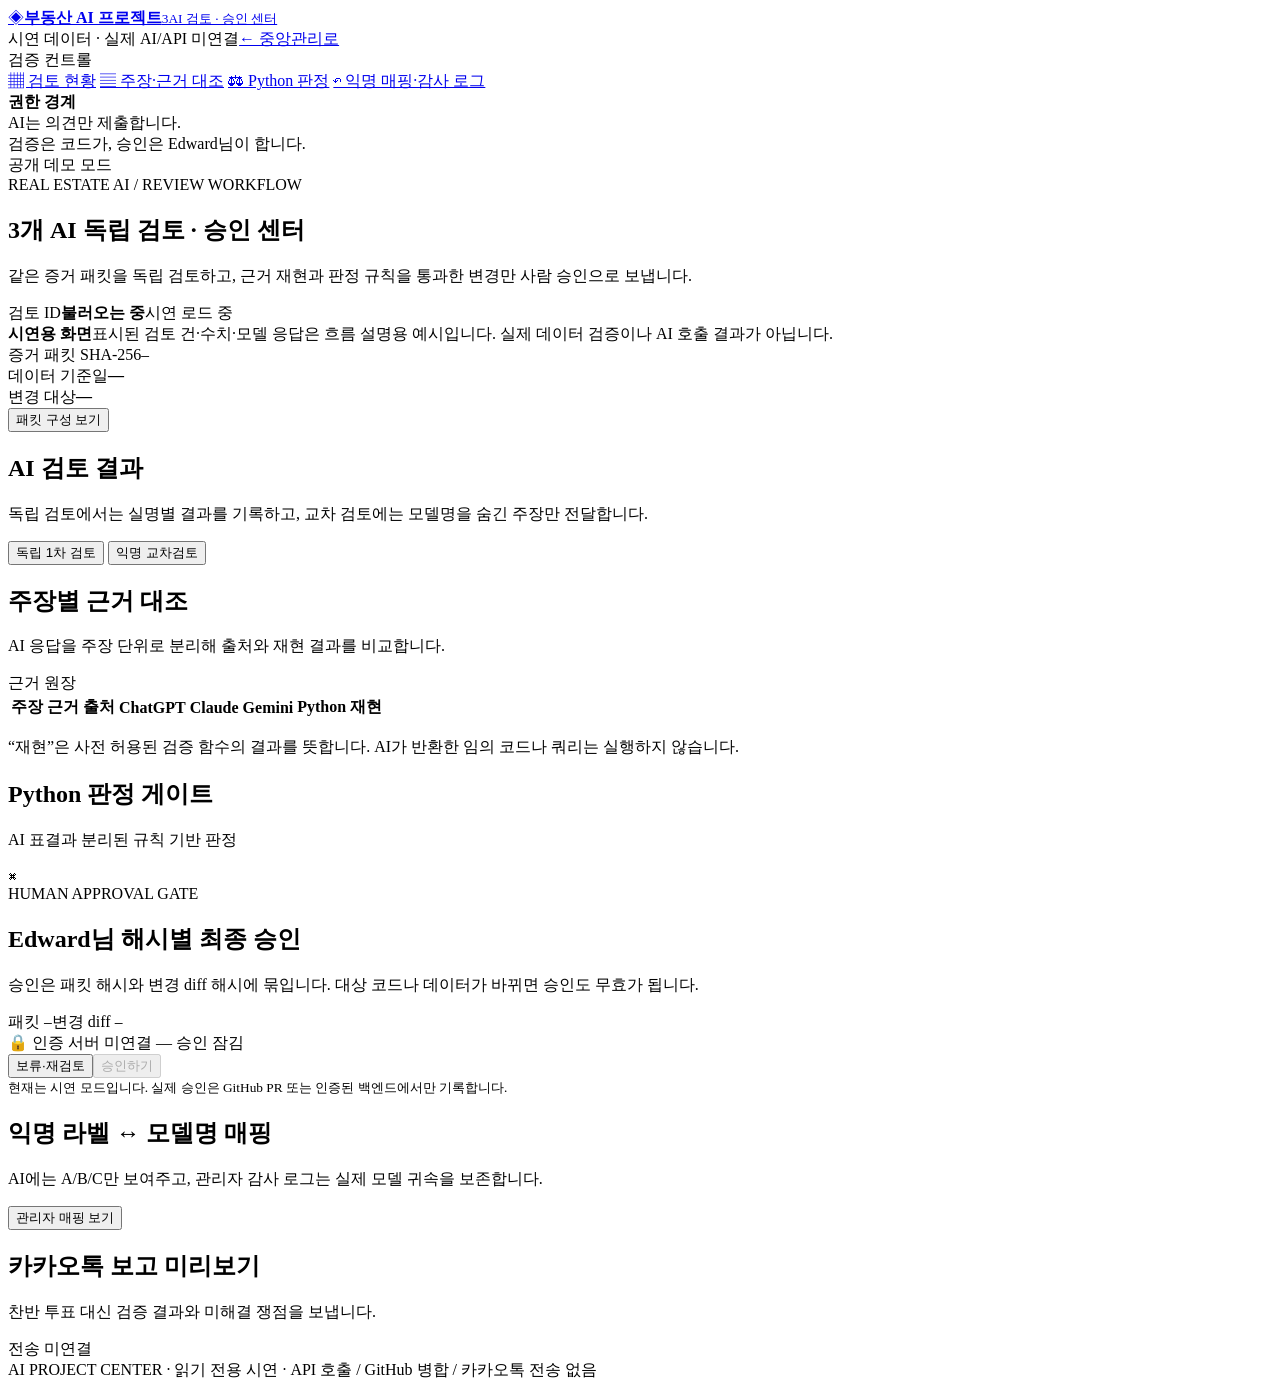
==== ai-review.html @ 52289b3d "feat: add 3-AI review center ai-review.html" ====
<!doctype html>
<html lang="ko">
<head>
  <meta charset="utf-8"/>
  <meta name="viewport" content="width=device-width,initial-scale=1"/>
  <meta name="theme-color" content="#122c53"/>
  <meta name="description" content="부동산 AI 프로젝트의 3개 모델 독립 검토 및 승인 게이트 시연 화면"/>
  <title>3AI 검토·승인 센터 | 부동산 AI 프로젝트</title>
  <link rel="stylesheet" href="assets/ai-review.css"/>
  <script defer src="assets/ai-review.js"></script>
</head>
<body>
  <header class="topbar">
    <a class="brand" href="index.html"><span class="brand-mark">◈</span><span><strong>부동산 AI 프로젝트</strong><small>3AI 검토 · 승인 센터</small></span></a>
    <div class="topbar-right"><span class="demo-tag">시연 데이터 · 실제 AI/API 미연결</span><a class="back-link" href="index.html">← 중앙관리로</a></div>
  </header>
  <div class="shell">
    <aside class="sidebar">
      <div class="side-heading">검증 컨트롤</div>
      <a class="side-link active" href="#overview">▦ 검토 현황</a>
      <a class="side-link" href="#evidence">▤ 주장·근거 대조</a>
      <a class="side-link" href="#decision">⚖ Python 판정</a>
      <a class="side-link" href="#audit">↶ 익명 매핑·감사 로그</a>
      <div class="side-note"><b>권한 경계</b><br/>AI는 의견만 제출합니다.<br/>검증은 코드가, 승인은 Edward님이 합니다.</div>
      <div class="sidebar-bottom"><span class="status-dot"></span> 공개 데모 모드</div>
    </aside>
    <main id="overview">
      <section class="page-head">
        <div><div class="eyebrow">REAL ESTATE AI / REVIEW WORKFLOW</div><h1>3개 AI 독립 검토 · 승인 센터</h1><p>같은 증거 패킷을 독립 검토하고, 근거 재현과 판정 규칙을 통과한 변경만 사람 승인으로 보냅니다.</p></div>
        <div class="review-id"><span>검토 ID</span><b id="review-id">불러오는 중</b><span class="state-badge hold" id="review-status">시연 로드 중</span></div>
      </section>
      <div class="demo-banner"><b>시연용 화면</b><span>표시된 검토 건·수치·모델 응답은 흐름 설명용 예시입니다. 실제 데이터 검증이나 AI 호출 결과가 아닙니다.</span></div>
      <section class="packet-bar" aria-label="증거 패킷 정보">
        <div><span class="label">증거 패킷 SHA-256</span><code id="packet-hash">—</code></div>
        <div><span class="label">데이터 기준일</span><b id="as-of">—</b></div>
        <div><span class="label">변경 대상</span><b id="change-target">—</b></div>
        <button class="button secondary" id="packet-button" type="button">패킷 구성 보기</button>
      </section>
      <section class="steps" aria-label="검토 진행 단계" id="steps"></section>
      <section class="summary-grid" id="summary-cards"></section>
      <section class="review-switch panel">
        <div><h2>AI 검토 결과</h2><p>독립 검토에서는 실명별 결과를 기록하고, 교차 검토에는 모델명을 숨긴 주장만 전달합니다.</p></div>
        <div class="tab-list" role="tablist" aria-label="검토 단계">
          <button class="tab active" role="tab" aria-selected="true" data-tab="independent">독립 1차 검토</button>
          <button class="tab" role="tab" aria-selected="false" data-tab="cross">익명 교차검토</button>
        </div>
      </section>
      <section class="model-grid" id="model-grid"></section>
      <section class="content-grid" id="evidence">
        <div class="panel evidence-panel">
          <div class="panel-title"><div><h2>주장별 근거 대조</h2><p>AI 응답을 주장 단위로 분리해 출처와 재현 결과를 비교합니다.</p></div><span class="small-tag">근거 원장</span></div>
          <div class="table-scroll"><table><thead><tr><th>주장</th><th>근거 출처</th><th>ChatGPT</th><th>Claude</th><th>Gemini</th><th>Python 재현</th></tr></thead><tbody id="claims-body"></tbody></table></div>
          <p class="table-foot">“재현”은 사전 허용된 검증 함수의 결과를 뜻합니다. AI가 반환한 임의 코드나 쿼리는 실행하지 않습니다.</p>
        </div>
        <aside class="panel gate-panel" id="decision">
          <div class="panel-title"><div><h2>Python 판정 게이트</h2><p>AI 표결과 분리된 규칙 기반 판정</p></div><span class="gate-icon">⌘</span></div>
          <div id="gates"></div>
          <div class="decision-callout" id="decision-callout"></div>
        </aside>
      </section>
      <section class="panel approval-panel">
        <div class="approval-copy"><div class="eyebrow">HUMAN APPROVAL GATE</div><h2>Edward님 해시별 최종 승인</h2><p>승인은 패킷 해시와 변경 diff 해시에 묶입니다. 대상 코드나 데이터가 바뀌면 승인도 무효가 됩니다.</p><div class="hash-pair"><span>패킷 <code id="approval-packet-hash">—</code></span><span>변경 diff <code id="diff-hash">—</code></span></div></div>
        <div class="approval-actions"><span class="approval-lock" id="approval-lock">🔒 인증 서버 미연결 — 승인 잠김</span><div><button class="button secondary" id="hold-button" type="button">보류·재검토</button><button class="button approve" id="approve-button" type="button" disabled>승인하기</button></div><small>현재는 시연 모드입니다. 실제 승인은 GitHub PR 또는 인증된 백엔드에서만 기록합니다.</small></div>
      </section>
      <section class="bottom-grid">
        <div class="panel" id="audit"><div class="panel-title"><div><h2>익명 라벨 ↔ 모델명 매핑</h2><p>AI에는 A/B/C만 보여주고, 관리자 감사 로그는 실제 모델 귀속을 보존합니다.</p></div><button class="text-button" id="mapping-toggle" type="button" aria-expanded="false">관리자 매핑 보기</button></div><div id="mapping-body" hidden></div></div>
        <div class="panel kakao-panel"><div class="panel-title"><div><h2>카카오톡 보고 미리보기</h2><p>찬반 투표 대신 검증 결과와 미해결 쟁점을 보냅니다.</p></div><span class="small-tag">전송 미연결</span></div><div id="kakao-preview"></div></div>
      </section>
      <footer>AI PROJECT CENTER · 읽기 전용 시연 · API 호출 / GitHub 병합 / 카카오톡 전송 없음</footer>
    </main>
  </div>
  <dialog id="info-dialog"><form method="dialog"><header><h2 id="dialog-title">상세 정보</h2><button class="icon-close" aria-label="닫기">×</button></header><div id="dialog-content"></div><button class="button secondary dialog-close">닫기</button></form></dialog>
</body>
</html>
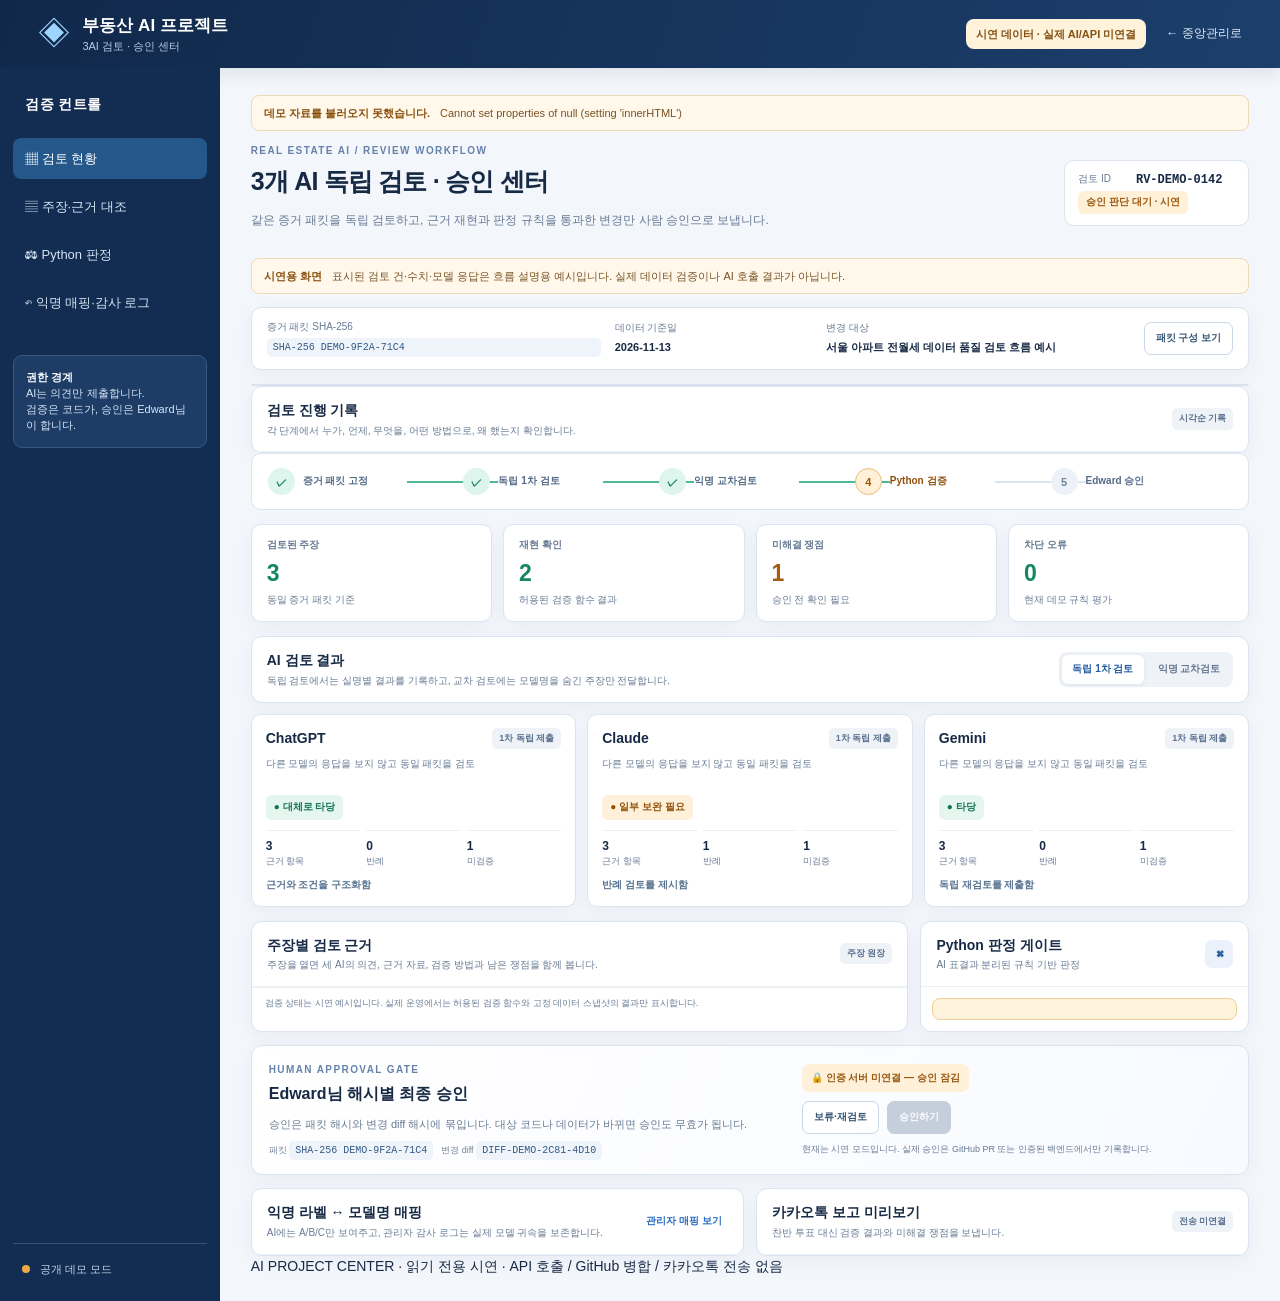
==== commit d72ee44f: "Make review decisions and evidence easier to follow" ====
--- a/ai-review.html
+++ b/ai-review.html
@@ -36,6 +36,11 @@
         <div><span class="label">변경 대상</span><b id="change-target">—</b></div>
         <button class="button secondary" id="packet-button" type="button">패킷 구성 보기</button>
       </section>
+      <section class="decision-summary panel" id="decision-summary" aria-live="polite"></section>
+      <section class="panel event-panel" id="activity">
+        <div class="panel-title"><div><h2>검토 진행 기록</h2><p>각 단계에서 누가, 언제, 무엇을, 어떤 방법으로, 왜 했는지 확인합니다.</p></div><span class="small-tag">시각순 기록</span></div>
+        <div id="event-timeline" class="event-timeline"></div>
+      </section>
       <section class="steps" aria-label="검토 진행 단계" id="steps"></section>
       <section class="summary-grid" id="summary-cards"></section>
       <section class="review-switch panel">
@@ -48,9 +53,9 @@
       <section class="model-grid" id="model-grid"></section>
       <section class="content-grid" id="evidence">
         <div class="panel evidence-panel">
-          <div class="panel-title"><div><h2>주장별 근거 대조</h2><p>AI 응답을 주장 단위로 분리해 출처와 재현 결과를 비교합니다.</p></div><span class="small-tag">근거 원장</span></div>
-          <div class="table-scroll"><table><thead><tr><th>주장</th><th>근거 출처</th><th>ChatGPT</th><th>Claude</th><th>Gemini</th><th>Python 재현</th></tr></thead><tbody id="claims-body"></tbody></table></div>
-          <p class="table-foot">“재현”은 사전 허용된 검증 함수의 결과를 뜻합니다. AI가 반환한 임의 코드나 쿼리는 실행하지 않습니다.</p>
+          <div class="panel-title"><div><h2>주장별 검토 근거</h2><p>주장을 열면 세 AI의 의견, 근거 자료, 검증 방법과 남은 쟁점을 함께 봅니다.</p></div><span class="small-tag">주장 원장</span></div>
+          <div id="claim-cards" class="claim-cards"></div>
+          <p class="table-foot">검증 상태는 시연 예시입니다. 실제 운영에서는 허용된 검증 함수와 고정 데이터 스냅샷의 결과만 표시합니다.</p>
         </div>
         <aside class="panel gate-panel" id="decision">
           <div class="panel-title"><div><h2>Python 판정 게이트</h2><p>AI 표결과 분리된 규칙 기반 판정</p></div><span class="gate-icon">⌘</span></div>
--- a/assets/ai-review.css
+++ b/assets/ai-review.css
@@ -0,0 +1 @@
+:root{--navy:#132d52;--ink:#172a45;--muted:#677a94;--line:#dbe4ef;--bg:#f3f6fb;--blue:#236dce;--green:#148663;--amber:#a55b10;--red:#bd3e47;--shadow:0 5px 20px #19375b0b}*{box-sizing:border-box}body{margin:0;background:var(--bg);font:14px/1.48 ui-sans-serif,-apple-system,BlinkMacSystemFont,"Malgun Gothic","Apple SD Gothic Neo",Arial,sans-serif;color:var(--ink)}button,a{font:inherit}button{cursor:pointer}a{color:inherit;text-decoration:none}.topbar{height:68px;background:linear-gradient(110deg,#10284a,#1c3f6c);color:white;display:flex;align-items:center;justify-content:space-between;padding:0 clamp(16px,3vw,40px);box-shadow:0 4px 18px #0d24401c}.brand{display:flex;align-items:center;gap:12px}.brand-mark{font-size:32px;color:#9ed5ff}.brand strong,.brand small{display:block}.brand strong{font-size:17px}.brand small{color:#b8cee7;font-size:11px}.topbar-right{display:flex;align-items:center;gap:20px}.demo-tag{font-size:11px;background:#fff2da;color:#815014;padding:7px 10px;border-radius:8px;font-weight:800}.back-link{font-size:12px;color:#e1edfa}.shell{display:grid;grid-template-columns:220px minmax(0,1fr);max-width:1700px;margin:auto;min-height:calc(100vh - 68px)}.sidebar{background:var(--navy);color:#ecf4ff;padding:24px 13px;display:flex;flex-direction:column;gap:7px}.side-heading{font-weight:900;letter-spacing:.5px;padding:2px 12px 16px;color:#fff}.side-link{padding:11px 12px;border-radius:8px;color:#d5e2f3;font-size:13px}.side-link:hover,.side-link.active{background:#24578a;color:white}.side-note{margin-top:24px;padding:13px 12px;background:#1d3c66;border:1px solid #365980;border-radius:9px;font-size:11px;color:#d6e5f7}.side-note b{color:white}.sidebar-bottom{margin-top:auto;border-top:1px solid #355071;padding:17px 9px 0;font-size:11px;color:#c0d2e7}.status-dot{width:8px;height:8px;background:#f0aa45;border-radius:50%;display:inline-block;margin-right:7px}main{padding:27px clamp(16px,2.4vw,34px) 25px;min-width:0}.page-head{display:flex;justify-content:space-between;align-items:center;gap:20px;margin-bottom:16px}.eyebrow{font-size:10px;letter-spacing:1.4px;font-weight:900;color:#6682aa}.page-head h1{font-size:25px;letter-spacing:-.8px;margin:4px 0}.page-head p{color:var(--muted);font-size:12px}.review-id{display:grid;grid-template-columns:auto auto;align-items:center;gap:4px 12px;background:white;border:1px solid var(--line);border-radius:10px;padding:11px 13px;min-width:185px}.review-id>span:first-child{color:var(--muted);font-size:10px}.review-id b{font:700 12px ui-monospace,monospace}.state-badge{grid-column:1/-1;justify-self:start;padding:4px 8px;border-radius:6px;font-size:10px;font-weight:850}.state-badge.hold{background:#fff0d8;color:#99560e}.demo-banner{display:flex;gap:10px;align-items:center;background:#fff8eb;border:1px solid #eed9b7;border-radius:8px;padding:9px 12px;font-size:11px;color:#785324;margin-bottom:13px}.demo-banner b{color:#8a4f0b;white-space:nowrap}.packet-bar{background:white;border:1px solid var(--line);border-radius:10px;padding:12px 15px;display:grid;grid-template-columns:1.1fr .65fr 1fr auto;align-items:center;gap:14px;box-shadow:var(--shadow);margin-bottom:14px}.packet-bar>div{min-width:0;display:grid;gap:3px}.label{font-size:10px;color:var(--muted)}.packet-bar b,.packet-bar code{font-size:11px;overflow:hidden;text-overflow:ellipsis;white-space:nowrap}.packet-bar code,.hash-pair code{font:10px ui-monospace,monospace;color:#315985;background:#eff4fb;padding:4px 6px;border-radius:5px}.steps{display:grid;grid-template-columns:repeat(5,1fr);background:white;border:1px solid var(--line);border-radius:10px;padding:14px 9px;margin-bottom:14px}.step{display:flex;align-items:center;gap:8px;position:relative;padding:0 7px}.step:not(:last-child):after{content:"";position:absolute;height:2px;background:#dce5ef;left:75%;right:-25%;top:13px}.step.done:not(:last-child):after{background:#50b897}.step-num{z-index:1;width:27px;height:27px;border-radius:50%;display:grid;place-items:center;background:#edf2f8;color:#70839b;font-size:11px;font-weight:900;flex:none}.step.done .step-num{background:#ddf5ec;color:#147d60}.step.current .step-num{background:#fff0d7;color:#99560e;border:1px solid #e6bd7b}.step-label{font-size:10px;font-weight:800;color:#536a86;z-index:1;background:white;padding-right:3px}.step.current .step-label{color:#904f0b}.summary-grid{display:grid;grid-template-columns:repeat(4,minmax(0,1fr));gap:11px;margin-bottom:14px}.summary-card{background:white;border:1px solid var(--line);border-radius:10px;padding:13px 15px;box-shadow:var(--shadow)}.summary-label{font-size:10px;color:var(--muted);font-weight:750}.summary-value{font-size:23px;font-weight:900;letter-spacing:-.5px;margin:3px 0}.summary-help{font-size:10px;color:var(--muted)}.summary-card.good .summary-value{color:var(--green)}.summary-card.warn .summary-value{color:var(--amber)}.summary-card.bad .summary-value{color:var(--red)}.panel{background:white;border:1px solid var(--line);border-radius:11px;box-shadow:var(--shadow);min-width:0}.review-switch{display:flex;justify-content:space-between;align-items:center;padding:13px 15px;margin-bottom:11px;gap:16px}.review-switch h2,.panel-title h2{font-size:14px;margin:0 0 3px}.review-switch p,.panel-title p{font-size:10px;color:var(--muted);margin:0}.tab-list{display:flex;gap:4px;padding:3px;background:#eff3f8;border-radius:8px;flex:none}.tab{border:0;background:transparent;border-radius:6px;padding:7px 10px;font-size:10px;font-weight:800;color:#657791}.tab.active{background:white;color:#225b9f;box-shadow:0 1px 4px #1b345215}.model-grid{display:grid;grid-template-columns:repeat(3,minmax(0,1fr));gap:11px;margin-bottom:14px}.model-card{border:1px solid var(--line);background:white;border-radius:10px;padding:13px 14px;box-shadow:var(--shadow)}.model-top{display:flex;justify-content:space-between;align-items:center;gap:8px}.model-name{font-size:14px;font-weight:900}.reviewer-tag,.small-tag{font-size:9px;color:#5a708f;background:#eff3f8;border-radius:5px;padding:4px 7px;font-weight:800}.model-description{font-size:10px;color:var(--muted);margin:8px 0 10px;min-height:28px}.model-verdict{display:inline-flex;align-items:center;gap:5px;padding:5px 8px;border-radius:6px;font-size:10px;font-weight:850}.model-verdict.ok{background:#e5f6ef;color:#127555}.model-verdict.conditional{background:#fff1d9;color:#92520b}.model-verdict.no{background:#ffeaeb;color:#ae3d47}.model-stats{display:grid;grid-template-columns:repeat(3,1fr);gap:6px;margin-top:10px}.model-stats div{border-top:1px solid #edf1f6;padding-top:7px}.model-stats b{display:block;font-size:12px}.model-stats span{display:block;font-size:9px;color:var(--muted)}.model-status{margin-top:9px;font-size:10px;font-weight:800;color:#56728f}.content-grid{display:grid;grid-template-columns:minmax(0,1.8fr) minmax(260px,.9fr);gap:12px;margin-bottom:13px}.panel-title{display:flex;justify-content:space-between;align-items:center;gap:12px;padding:13px 15px;border-bottom:1px solid #edf1f6}.table-scroll{overflow:auto}table{border-collapse:collapse;width:100%;min-width:670px;font-size:10px}th{text-align:left;color:#677a94;background:#f3f6fa;padding:9px 10px;white-space:nowrap}td{padding:10px;border-bottom:1px solid #edf1f6;vertical-align:middle}tbody tr:last-child td{border:0}.claim-name{font-weight:800;max-width:190px}.source-ref{color:#47709d}.result-chip{display:inline-block;border-radius:5px;padding:4px 6px;font-size:9px;font-weight:850;white-space:nowrap}.result-chip.pass{background:#e4f6ee;color:#137554}.result-chip.warn{background:#fff0d7;color:#92510c}.result-chip.fail{background:#ffeaeb;color:#b43b45}.result-chip.na{background:#eef1f5;color:#6c7a8c}.table-foot{padding:9px 13px;margin:0;color:var(--muted);font-size:9px;border-top:1px solid #edf1f6}.gate-icon{width:28px;height:28px;border-radius:7px;background:#eaf1fb;display:grid;place-items:center;color:#275b9d;font-weight:900}.gate-row{display:flex;align-items:center;gap:8px;padding:10px 13px;border-bottom:1px solid #edf1f6;font-size:10px}.gate-mark{width:18px;height:18px;display:grid;place-items:center;border-radius:50%;font-size:10px;font-weight:900;flex:none}.gate-row.pass .gate-mark{background:#dff3ea;color:#157858}.gate-row.warn .gate-mark{background:#fff0d8;color:#99560d}.gate-row.fail .gate-mark{background:#ffeaeb;color:#b63d46}.gate-label{flex:1}.gate-value{font-weight:850;white-space:nowrap}.decision-callout{margin:11px;background:#fff2dc;border:1px solid #efcf95;color:#81500e;border-radius:8px;padding:10px;font-size:11px;font-weight:850}.decision-callout.block{background:#ffeded;border-color:#f0c5c8;color:#a03640}.approval-panel{display:grid;grid-template-columns:1.2fr 1fr;gap:18px;padding:17px;margin-bottom:13px;background:linear-gradient(115deg,#fff,#f8faff)}.approval-copy h2{font-size:16px;margin:4px 0}.approval-copy p{font-size:11px;color:var(--muted);max-width:650px}.hash-pair{display:flex;gap:8px;flex-wrap:wrap;margin-top:11px}.hash-pair span{font-size:9px;color:#71819a}.approval-actions{display:grid;align-content:center;gap:9px}.approval-lock{font-size:10px;font-weight:850;color:#965711;background:#fff0d9;border-radius:7px;padding:7px 9px;justify-self:start}.approval-actions>div{display:flex;gap:8px}.approval-actions small{font-size:9px;color:var(--muted)}.button{border:1px solid #c9d6e6;background:white;border-radius:7px;padding:8px 11px;color:#345473;font-size:10px;font-weight:850}.button:hover:not(:disabled){border-color:#6095d5;background:#f4f8ff}.button.approve{background:#b8c5d4;color:white;border-color:#b8c5d4}.button.approve:disabled{cursor:not-allowed;opacity:.8}.button.secondary:hover{color:#205d9f}.bottom-grid{display:grid;grid-template-columns:1fr 1fr;gap:12px}.text-button{border:0;background:transparent;color:#236ac1;font-size:10px;font-weight:850}.mapping-table{padding:7px 13px 13px}.mapping-table table{min-width:0}.mapping-table td,.mapping-table th{padding:7px}.mapping-message{font-size:9px;color:#77869a;padding:0 14px 12px}.kakao-card{margin:12px;border:1px solid #e3e9f2;border-radius:9px;padding:11px;background:#f8fafc}.kakao-head{display:flex;justify-content:space-between;font-size:10px;font-weight:850}.kakao-card p{font-size:10px;margin:8px 0;color:#536882}.kakao-link{font-size:9px;color:#2369c2;font-weight:850}.footer{color:#8a98aa;border-top:1px solid var(--line);margin-top:18px;padding:14px 3px;font-size:9px}dialog{border:0;border-radius:11px;width:min(540px,92vw);padding:0;box-shadow:0 25px 90px #102a4c55}dialog::backdrop{background:#0a1e35a8}dialog form{padding:15px}dialog header{display:flex;align-items:center;justify-content:space-between;border-bottom:1px solid var(--line);margin:-15px -15px 13px;padding:13px 15px}dialog header h2{font-size:15px;margin:0}.icon-close{border:0;border-radius:6px;background:#eef2f8;font-size:18px}.dialog-close{margin-top:14px}#dialog-content{font-size:12px;color:#536882;line-height:1.6}#dialog-content ul{padding-left:18px}#dialog-content code{background:#edf2f8;padding:3px 5px;border-radius:4px}@media(max-width:1150px){.shell{grid-template-columns:180px minmax(0,1fr)}.content-grid{grid-template-columns:1fr}.gate-panel{display:grid;grid-template-columns:repeat(2,1fr);align-content:start}.gate-panel>.panel-title{grid-column:1/-1}.decision-callout{grid-column:1/-1}.gate-row{border-right:1px solid #edf1f6}.packet-bar{grid-template-columns:1fr 1fr}.packet-bar .button{justify-self:start}.steps{padding:11px 4px}.step{gap:5px}.step-label{font-size:9px}}@media(max-width:760px){.topbar{height:60px;padding:0 12px}.brand strong{font-size:13px}.brand small{font-size:9px}.demo-tag{display:none}.shell{display:block}.sidebar{position:sticky;top:0;z-index:3;display:flex;flex-direction:row;overflow:auto;padding:6px;gap:4px}.side-heading,.side-note,.sidebar-bottom{display:none}.side-link{white-space:nowrap;padding:8px 10px;font-size:10px}.side-link.active{background:#276bb5}main{padding:16px 11px}.page-head{align-items:flex-start;display:block}.page-head h1{font-size:21px}.review-id{margin-top:12px;display:inline-grid}.packet-bar{grid-template-columns:1fr 1fr}.steps{grid-template-columns:1fr;gap:0;padding:8px}.step{min-height:35px}.step:not(:last-child):after{width:2px;height:20px;left:20px;right:auto;top:24px}.step-label{font-size:10px}.summary-grid{grid-template-columns:repeat(2,1fr);gap:7px}.summary-card{padding:10px}.summary-value{font-size:19px}.review-switch{display:block}.tab-list{margin-top:11px;justify-content:stretch}.tab{flex:1}.model-grid{grid-template-columns:1fr}.model-description{min-height:0}.gate-panel{display:block}.approval-panel{grid-template-columns:1fr}.bottom-grid{grid-template-columns:1fr}.hash-pair{display:grid}.table-scroll{max-width:calc(100vw - 30px)}.demo-banner{align-items:flex-start}.back-link{font-size:10px}}
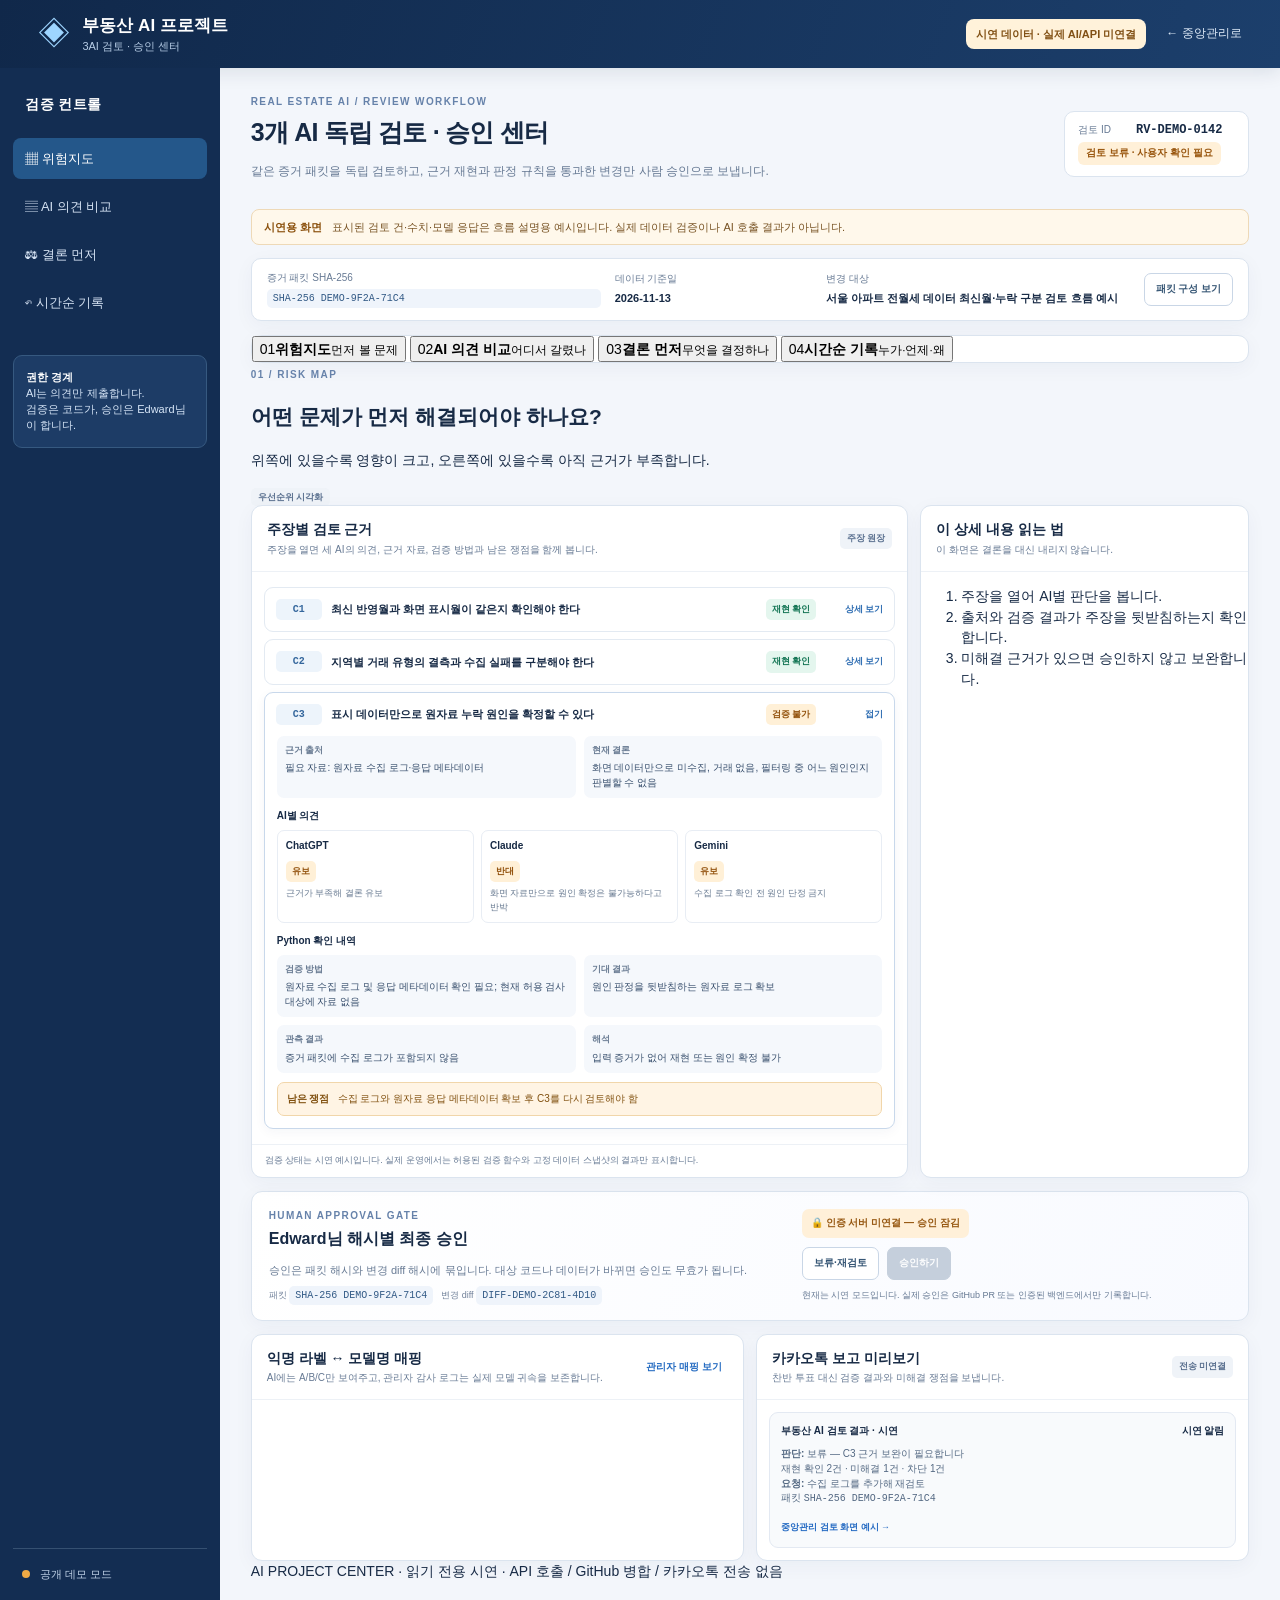
==== commit 5ad13170: "Add four visual review modes with risk map first" ====
--- a/ai-review.html
+++ b/ai-review.html
@@ -17,10 +17,10 @@
   <div class="shell">
     <aside class="sidebar">
       <div class="side-heading">검증 컨트롤</div>
-      <a class="side-link active" href="#overview">▦ 검토 현황</a>
-      <a class="side-link" href="#evidence">▤ 주장·근거 대조</a>
-      <a class="side-link" href="#decision">⚖ Python 판정</a>
-      <a class="side-link" href="#audit">↶ 익명 매핑·감사 로그</a>
+      <a class="side-link active" href="#view-risk" data-view="risk">▦ 위험지도</a>
+      <a class="side-link" href="#view-compare" data-view="compare">▤ AI 의견 비교</a>
+      <a class="side-link" href="#view-conclusion" data-view="conclusion">⚖ 결론 먼저</a>
+      <a class="side-link" href="#view-timeline" data-view="timeline">↶ 시간순 기록</a>
       <div class="side-note"><b>권한 경계</b><br/>AI는 의견만 제출합니다.<br/>검증은 코드가, 승인은 Edward님이 합니다.</div>
       <div class="sidebar-bottom"><span class="status-dot"></span> 공개 데모 모드</div>
     </aside>
@@ -36,32 +36,49 @@
         <div><span class="label">변경 대상</span><b id="change-target">—</b></div>
         <button class="button secondary" id="packet-button" type="button">패킷 구성 보기</button>
       </section>
-      <section class="decision-summary panel" id="decision-summary" aria-live="polite"></section>
-      <section class="panel event-panel" id="activity">
-        <div class="panel-title"><div><h2>검토 진행 기록</h2><p>각 단계에서 누가, 언제, 무엇을, 어떤 방법으로, 왜 했는지 확인합니다.</p></div><span class="small-tag">시각순 기록</span></div>
-        <div id="event-timeline" class="event-timeline"></div>
+      <nav class="view-tabs panel" aria-label="검토 화면 선택" role="tablist">
+        <button class="view-tab active" role="tab" aria-selected="true" data-view="risk"><span>01</span><b>위험지도</b><small>먼저 볼 문제</small></button>
+        <button class="view-tab" role="tab" aria-selected="false" data-view="compare"><span>02</span><b>AI 의견 비교</b><small>어디서 갈렸나</small></button>
+        <button class="view-tab" role="tab" aria-selected="false" data-view="conclusion"><span>03</span><b>결론 먼저</b><small>무엇을 결정하나</small></button>
+        <button class="view-tab" role="tab" aria-selected="false" data-view="timeline"><span>04</span><b>시간순 기록</b><small>누가·언제·왜</small></button>
+      </nav>
+      <section class="view-pane active" id="view-risk" role="tabpanel">
+        <div class="view-heading"><div><span class="eyebrow">01 / RISK MAP</span><h2>어떤 문제가 먼저 해결되어야 하나요?</h2><p>위쪽에 있을수록 영향이 크고, 오른쪽에 있을수록 아직 근거가 부족합니다.</p></div><span class="small-tag">우선순위 시각화</span></div>
+        <div id="risk-map" class="risk-layout"></div>
       </section>
-      <section class="steps" aria-label="검토 진행 단계" id="steps"></section>
-      <section class="summary-grid" id="summary-cards"></section>
-      <section class="review-switch panel">
-        <div><h2>AI 검토 결과</h2><p>독립 검토에서는 실명별 결과를 기록하고, 교차 검토에는 모델명을 숨긴 주장만 전달합니다.</p></div>
-        <div class="tab-list" role="tablist" aria-label="검토 단계">
-          <button class="tab active" role="tab" aria-selected="true" data-tab="independent">독립 1차 검토</button>
-          <button class="tab" role="tab" aria-selected="false" data-tab="cross">익명 교차검토</button>
-        </div>
+      <section class="view-pane" id="view-compare" role="tabpanel" hidden>
+        <div class="view-heading"><div><span class="eyebrow">02 / AI COMPARISON</span><h2>세 AI가 같은 점과 다른 점</h2><p>먼저 각 AI의 독립 의견을 보고, 익명 교차검토에서 누가 누구의 어떤 주장을 확인했는지 살펴봅니다.</p></div></div>
+        <section class="review-switch panel">
+          <div><h3>검토 방식</h3><p>교차검토에서는 모델 이름 대신 무작위 라벨을 사용합니다.</p></div>
+          <div class="tab-list" role="tablist" aria-label="AI 검토 단계">
+            <button class="tab active" role="tab" aria-selected="true" data-tab="independent">독립 검토</button>
+            <button class="tab" role="tab" aria-selected="false" data-tab="cross">익명 교차검토</button>
+          </div>
+        </section>
+        <section class="model-grid" id="model-grid"></section>
+        <div class="panel compare-claims"><div class="panel-title"><div><h3>주장별 의견 차이</h3><p>표의 주장을 누르면 아래 근거 상세에서 이유와 검증 결과를 확인할 수 있습니다.</p></div></div><div id="compare-claims"></div></div>
       </section>
-      <section class="model-grid" id="model-grid"></section>
+      <section class="view-pane" id="view-conclusion" role="tabpanel" hidden>
+        <div class="view-heading"><div><span class="eyebrow">03 / DECISION</span><h2>현재 결론과 필요한 다음 행동</h2><p>미해결 근거가 있으면 다수 의견이어도 승인을 잠급니다.</p></div></div>
+        <section class="decision-summary panel" id="decision-summary" aria-live="polite"></section>
+        <section class="steps" aria-label="검토 진행 단계" id="steps"></section>
+        <section class="summary-grid" id="summary-cards"></section>
+        <aside class="panel gate-panel conclusion-gate" id="decision">
+          <div class="panel-title"><div><h3>자동 판정 근거</h3><p>각 규칙이 통과·보류·차단된 이유를 함께 표시합니다.</p></div><span class="gate-icon">⌘</span></div>
+          <div id="gates"></div><div class="decision-callout" id="decision-callout"></div>
+        </aside>
+      </section>
+      <section class="view-pane" id="view-timeline" role="tabpanel" hidden>
+        <div class="view-heading"><div><span class="eyebrow">04 / AUDIT TRAIL</span><h2>검토가 진행된 순서</h2><p>각 기록에 담당자, 시각, 실행 방법, 이유와 결과를 표시합니다.</p></div><span class="small-tag">시각순 기록</span></div>
+        <section class="panel event-panel" id="activity"><div id="event-timeline" class="event-timeline"></div></section>
+      </section>
       <section class="content-grid" id="evidence">
         <div class="panel evidence-panel">
           <div class="panel-title"><div><h2>주장별 검토 근거</h2><p>주장을 열면 세 AI의 의견, 근거 자료, 검증 방법과 남은 쟁점을 함께 봅니다.</p></div><span class="small-tag">주장 원장</span></div>
           <div id="claim-cards" class="claim-cards"></div>
           <p class="table-foot">검증 상태는 시연 예시입니다. 실제 운영에서는 허용된 검증 함수와 고정 데이터 스냅샷의 결과만 표시합니다.</p>
         </div>
-        <aside class="panel gate-panel" id="decision">
-          <div class="panel-title"><div><h2>Python 판정 게이트</h2><p>AI 표결과 분리된 규칙 기반 판정</p></div><span class="gate-icon">⌘</span></div>
-          <div id="gates"></div>
-          <div class="decision-callout" id="decision-callout"></div>
-        </aside>
+        <aside class="panel guide-panel"><div class="panel-title"><div><h2>이 상세 내용 읽는 법</h2><p>이 화면은 결론을 대신 내리지 않습니다.</p></div></div><ol><li>주장을 열어 AI별 판단을 봅니다.</li><li>출처와 검증 결과가 주장을 뒷받침하는지 확인합니다.</li><li>미해결 근거가 있으면 승인하지 않고 보완합니다.</li></ol></aside>
       </section>
       <section class="panel approval-panel">
         <div class="approval-copy"><div class="eyebrow">HUMAN APPROVAL GATE</div><h2>Edward님 해시별 최종 승인</h2><p>승인은 패킷 해시와 변경 diff 해시에 묶입니다. 대상 코드나 데이터가 바뀌면 승인도 무효가 됩니다.</p><div class="hash-pair"><span>패킷 <code id="approval-packet-hash">—</code></span><span>변경 diff <code id="diff-hash">—</code></span></div></div>
--- a/assets/ai-review.css
+++ b/assets/ai-review.css
@@ -1 +1,8 @@
 :root{--navy:#132d52;--ink:#172a45;--muted:#677a94;--line:#dbe4ef;--bg:#f3f6fb;--blue:#236dce;--green:#148663;--amber:#a55b10;--red:#bd3e47;--shadow:0 5px 20px #19375b0b}*{box-sizing:border-box}body{margin:0;background:var(--bg);font:14px/1.48 ui-sans-serif,-apple-system,BlinkMacSystemFont,"Malgun Gothic","Apple SD Gothic Neo",Arial,sans-serif;color:var(--ink)}button,a{font:inherit}button{cursor:pointer}a{color:inherit;text-decoration:none}.topbar{height:68px;background:linear-gradient(110deg,#10284a,#1c3f6c);color:white;display:flex;align-items:center;justify-content:space-between;padding:0 clamp(16px,3vw,40px);box-shadow:0 4px 18px #0d24401c}.brand{display:flex;align-items:center;gap:12px}.brand-mark{font-size:32px;color:#9ed5ff}.brand strong,.brand small{display:block}.brand strong{font-size:17px}.brand small{color:#b8cee7;font-size:11px}.topbar-right{display:flex;align-items:center;gap:20px}.demo-tag{font-size:11px;background:#fff2da;color:#815014;padding:7px 10px;border-radius:8px;font-weight:800}.back-link{font-size:12px;color:#e1edfa}.shell{display:grid;grid-template-columns:220px minmax(0,1fr);max-width:1700px;margin:auto;min-height:calc(100vh - 68px)}.sidebar{background:var(--navy);color:#ecf4ff;padding:24px 13px;display:flex;flex-direction:column;gap:7px}.side-heading{font-weight:900;letter-spacing:.5px;padding:2px 12px 16px;color:#fff}.side-link{padding:11px 12px;border-radius:8px;color:#d5e2f3;font-size:13px}.side-link:hover,.side-link.active{background:#24578a;color:white}.side-note{margin-top:24px;padding:13px 12px;background:#1d3c66;border:1px solid #365980;border-radius:9px;font-size:11px;color:#d6e5f7}.side-note b{color:white}.sidebar-bottom{margin-top:auto;border-top:1px solid #355071;padding:17px 9px 0;font-size:11px;color:#c0d2e7}.status-dot{width:8px;height:8px;background:#f0aa45;border-radius:50%;display:inline-block;margin-right:7px}main{padding:27px clamp(16px,2.4vw,34px) 25px;min-width:0}.page-head{display:flex;justify-content:space-between;align-items:center;gap:20px;margin-bottom:16px}.eyebrow{font-size:10px;letter-spacing:1.4px;font-weight:900;color:#6682aa}.page-head h1{font-size:25px;letter-spacing:-.8px;margin:4px 0}.page-head p{color:var(--muted);font-size:12px}.review-id{display:grid;grid-template-columns:auto auto;align-items:center;gap:4px 12px;background:white;border:1px solid var(--line);border-radius:10px;padding:11px 13px;min-width:185px}.review-id>span:first-child{color:var(--muted);font-size:10px}.review-id b{font:700 12px ui-monospace,monospace}.state-badge{grid-column:1/-1;justify-self:start;padding:4px 8px;border-radius:6px;font-size:10px;font-weight:850}.state-badge.hold{background:#fff0d8;color:#99560e}.demo-banner{display:flex;gap:10px;align-items:center;background:#fff8eb;border:1px solid #eed9b7;border-radius:8px;padding:9px 12px;font-size:11px;color:#785324;margin-bottom:13px}.demo-banner b{color:#8a4f0b;white-space:nowrap}.packet-bar{background:white;border:1px solid var(--line);border-radius:10px;padding:12px 15px;display:grid;grid-template-columns:1.1fr .65fr 1fr auto;align-items:center;gap:14px;box-shadow:var(--shadow);margin-bottom:14px}.packet-bar>div{min-width:0;display:grid;gap:3px}.label{font-size:10px;color:var(--muted)}.packet-bar b,.packet-bar code{font-size:11px;overflow:hidden;text-overflow:ellipsis;white-space:nowrap}.packet-bar code,.hash-pair code{font:10px ui-monospace,monospace;color:#315985;background:#eff4fb;padding:4px 6px;border-radius:5px}.steps{display:grid;grid-template-columns:repeat(5,1fr);background:white;border:1px solid var(--line);border-radius:10px;padding:14px 9px;margin-bottom:14px}.step{display:flex;align-items:center;gap:8px;position:relative;padding:0 7px}.step:not(:last-child):after{content:"";position:absolute;height:2px;background:#dce5ef;left:75%;right:-25%;top:13px}.step.done:not(:last-child):after{background:#50b897}.step-num{z-index:1;width:27px;height:27px;border-radius:50%;display:grid;place-items:center;background:#edf2f8;color:#70839b;font-size:11px;font-weight:900;flex:none}.step.done .step-num{background:#ddf5ec;color:#147d60}.step.current .step-num{background:#fff0d7;color:#99560e;border:1px solid #e6bd7b}.step-label{font-size:10px;font-weight:800;color:#536a86;z-index:1;background:white;padding-right:3px}.step.current .step-label{color:#904f0b}.summary-grid{display:grid;grid-template-columns:repeat(4,minmax(0,1fr));gap:11px;margin-bottom:14px}.summary-card{background:white;border:1px solid var(--line);border-radius:10px;padding:13px 15px;box-shadow:var(--shadow)}.summary-label{font-size:10px;color:var(--muted);font-weight:750}.summary-value{font-size:23px;font-weight:900;letter-spacing:-.5px;margin:3px 0}.summary-help{font-size:10px;color:var(--muted)}.summary-card.good .summary-value{color:var(--green)}.summary-card.warn .summary-value{color:var(--amber)}.summary-card.bad .summary-value{color:var(--red)}.panel{background:white;border:1px solid var(--line);border-radius:11px;box-shadow:var(--shadow);min-width:0}.review-switch{display:flex;justify-content:space-between;align-items:center;padding:13px 15px;margin-bottom:11px;gap:16px}.review-switch h2,.panel-title h2{font-size:14px;margin:0 0 3px}.review-switch p,.panel-title p{font-size:10px;color:var(--muted);margin:0}.tab-list{display:flex;gap:4px;padding:3px;background:#eff3f8;border-radius:8px;flex:none}.tab{border:0;background:transparent;border-radius:6px;padding:7px 10px;font-size:10px;font-weight:800;color:#657791}.tab.active{background:white;color:#225b9f;box-shadow:0 1px 4px #1b345215}.model-grid{display:grid;grid-template-columns:repeat(3,minmax(0,1fr));gap:11px;margin-bottom:14px}.model-card{border:1px solid var(--line);background:white;border-radius:10px;padding:13px 14px;box-shadow:var(--shadow)}.model-top{display:flex;justify-content:space-between;align-items:center;gap:8px}.model-name{font-size:14px;font-weight:900}.reviewer-tag,.small-tag{font-size:9px;color:#5a708f;background:#eff3f8;border-radius:5px;padding:4px 7px;font-weight:800}.model-description{font-size:10px;color:var(--muted);margin:8px 0 10px;min-height:28px}.model-verdict{display:inline-flex;align-items:center;gap:5px;padding:5px 8px;border-radius:6px;font-size:10px;font-weight:850}.model-verdict.ok{background:#e5f6ef;color:#127555}.model-verdict.conditional{background:#fff1d9;color:#92520b}.model-verdict.no{background:#ffeaeb;color:#ae3d47}.model-stats{display:grid;grid-template-columns:repeat(3,1fr);gap:6px;margin-top:10px}.model-stats div{border-top:1px solid #edf1f6;padding-top:7px}.model-stats b{display:block;font-size:12px}.model-stats span{display:block;font-size:9px;color:var(--muted)}.model-status{margin-top:9px;font-size:10px;font-weight:800;color:#56728f}.content-grid{display:grid;grid-template-columns:minmax(0,1.8fr) minmax(260px,.9fr);gap:12px;margin-bottom:13px}.panel-title{display:flex;justify-content:space-between;align-items:center;gap:12px;padding:13px 15px;border-bottom:1px solid #edf1f6}.table-scroll{overflow:auto}table{border-collapse:collapse;width:100%;min-width:670px;font-size:10px}th{text-align:left;color:#677a94;background:#f3f6fa;padding:9px 10px;white-space:nowrap}td{padding:10px;border-bottom:1px solid #edf1f6;vertical-align:middle}tbody tr:last-child td{border:0}.claim-name{font-weight:800;max-width:190px}.source-ref{color:#47709d}.result-chip{display:inline-block;border-radius:5px;padding:4px 6px;font-size:9px;font-weight:850;white-space:nowrap}.result-chip.pass{background:#e4f6ee;color:#137554}.result-chip.warn{background:#fff0d7;color:#92510c}.result-chip.fail{background:#ffeaeb;color:#b43b45}.result-chip.na{background:#eef1f5;color:#6c7a8c}.table-foot{padding:9px 13px;margin:0;color:var(--muted);font-size:9px;border-top:1px solid #edf1f6}.gate-icon{width:28px;height:28px;border-radius:7px;background:#eaf1fb;display:grid;place-items:center;color:#275b9d;font-weight:900}.gate-row{display:flex;align-items:center;gap:8px;padding:10px 13px;border-bottom:1px solid #edf1f6;font-size:10px}.gate-mark{width:18px;height:18px;display:grid;place-items:center;border-radius:50%;font-size:10px;font-weight:900;flex:none}.gate-row.pass .gate-mark{background:#dff3ea;color:#157858}.gate-row.warn .gate-mark{background:#fff0d8;color:#99560d}.gate-row.fail .gate-mark{background:#ffeaeb;color:#b63d46}.gate-label{flex:1}.gate-value{font-weight:850;white-space:nowrap}.decision-callout{margin:11px;background:#fff2dc;border:1px solid #efcf95;color:#81500e;border-radius:8px;padding:10px;font-size:11px;font-weight:850}.decision-callout.block{background:#ffeded;border-color:#f0c5c8;color:#a03640}.approval-panel{display:grid;grid-template-columns:1.2fr 1fr;gap:18px;padding:17px;margin-bottom:13px;background:linear-gradient(115deg,#fff,#f8faff)}.approval-copy h2{font-size:16px;margin:4px 0}.approval-copy p{font-size:11px;color:var(--muted);max-width:650px}.hash-pair{display:flex;gap:8px;flex-wrap:wrap;margin-top:11px}.hash-pair span{font-size:9px;color:#71819a}.approval-actions{display:grid;align-content:center;gap:9px}.approval-lock{font-size:10px;font-weight:850;color:#965711;background:#fff0d9;border-radius:7px;padding:7px 9px;justify-self:start}.approval-actions>div{display:flex;gap:8px}.approval-actions small{font-size:9px;color:var(--muted)}.button{border:1px solid #c9d6e6;background:white;border-radius:7px;padding:8px 11px;color:#345473;font-size:10px;font-weight:850}.button:hover:not(:disabled){border-color:#6095d5;background:#f4f8ff}.button.approve{background:#b8c5d4;color:white;border-color:#b8c5d4}.button.approve:disabled{cursor:not-allowed;opacity:.8}.button.secondary:hover{color:#205d9f}.bottom-grid{display:grid;grid-template-columns:1fr 1fr;gap:12px}.text-button{border:0;background:transparent;color:#236ac1;font-size:10px;font-weight:850}.mapping-table{padding:7px 13px 13px}.mapping-table table{min-width:0}.mapping-table td,.mapping-table th{padding:7px}.mapping-message{font-size:9px;color:#77869a;padding:0 14px 12px}.kakao-card{margin:12px;border:1px solid #e3e9f2;border-radius:9px;padding:11px;background:#f8fafc}.kakao-head{display:flex;justify-content:space-between;font-size:10px;font-weight:850}.kakao-card p{font-size:10px;margin:8px 0;color:#536882}.kakao-link{font-size:9px;color:#2369c2;font-weight:850}.footer{color:#8a98aa;border-top:1px solid var(--line);margin-top:18px;padding:14px 3px;font-size:9px}dialog{border:0;border-radius:11px;width:min(540px,92vw);padding:0;box-shadow:0 25px 90px #102a4c55}dialog::backdrop{background:#0a1e35a8}dialog form{padding:15px}dialog header{display:flex;align-items:center;justify-content:space-between;border-bottom:1px solid var(--line);margin:-15px -15px 13px;padding:13px 15px}dialog header h2{font-size:15px;margin:0}.icon-close{border:0;border-radius:6px;background:#eef2f8;font-size:18px}.dialog-close{margin-top:14px}#dialog-content{font-size:12px;color:#536882;line-height:1.6}#dialog-content ul{padding-left:18px}#dialog-content code{background:#edf2f8;padding:3px 5px;border-radius:4px}@media(max-width:1150px){.shell{grid-template-columns:180px minmax(0,1fr)}.content-grid{grid-template-columns:1fr}.gate-panel{display:grid;grid-template-columns:repeat(2,1fr);align-content:start}.gate-panel>.panel-title{grid-column:1/-1}.decision-callout{grid-column:1/-1}.gate-row{border-right:1px solid #edf1f6}.packet-bar{grid-template-columns:1fr 1fr}.packet-bar .button{justify-self:start}.steps{padding:11px 4px}.step{gap:5px}.step-label{font-size:9px}}@media(max-width:760px){.topbar{height:60px;padding:0 12px}.brand strong{font-size:13px}.brand small{font-size:9px}.demo-tag{display:none}.shell{display:block}.sidebar{position:sticky;top:0;z-index:3;display:flex;flex-direction:row;overflow:auto;padding:6px;gap:4px}.side-heading,.side-note,.sidebar-bottom{display:none}.side-link{white-space:nowrap;padding:8px 10px;font-size:10px}.side-link.active{background:#276bb5}main{padding:16px 11px}.page-head{align-items:flex-start;display:block}.page-head h1{font-size:21px}.review-id{margin-top:12px;display:inline-grid}.packet-bar{grid-template-columns:1fr 1fr}.steps{grid-template-columns:1fr;gap:0;padding:8px}.step{min-height:35px}.step:not(:last-child):after{width:2px;height:20px;left:20px;right:auto;top:24px}.step-label{font-size:10px}.summary-grid{grid-template-columns:repeat(2,1fr);gap:7px}.summary-card{padding:10px}.summary-value{font-size:19px}.review-switch{display:block}.tab-list{margin-top:11px;justify-content:stretch}.tab{flex:1}.model-grid{grid-template-columns:1fr}.model-description{min-height:0}.gate-panel{display:block}.approval-panel{grid-template-columns:1fr}.bottom-grid{grid-template-columns:1fr}.hash-pair{display:grid}.table-scroll{max-width:calc(100vw - 30px)}.demo-banner{align-items:flex-start}.back-link{font-size:10px}}
+
+/* Review clarity layer: answer the five audit questions before the detailed evidence. */
+.decision-summary{display:grid;grid-template-columns:minmax(260px,.9fr) minmax(0,1.7fr);gap:18px;padding:17px;margin-bottom:13px;border-left:5px solid #d69637}.decision-main{display:flex;align-items:flex-start;gap:12px}.decision-icon{width:38px;height:38px;display:grid;place-items:center;border-radius:50%;font-size:20px;font-weight:900;flex:none;background:#fff0d8;color:#97560d}.decision-main.blocked .decision-icon{background:#ffeaeb;color:#aa333e}.decision-main h2{font-size:17px;margin:3px 0 4px}.decision-main p{font-size:11px;color:#5c6f88;margin:0}.decision-facts{display:grid;grid-template-columns:1fr 1fr;gap:8px}.decision-facts>div{background:#f5f8fc;border:1px solid #e8eef6;border-radius:8px;padding:9px 11px;min-width:0}.decision-facts b,.decision-facts span{display:block}.decision-facts b{font-size:10px;color:#63758d;margin-bottom:3px}.decision-facts span{font-size:11px;font-weight:700;overflow-wrap:anywhere}
+.event-panel{margin-bottom:13px}.event-timeline{padding:8px 16px 14px}.event-item{display:grid;grid-template-columns:132px 18px minmax(0,1fr);gap:10px;position:relative;padding:8px 0}.event-item:not(:last-child) .event-dot:after{content:"";position:absolute;top:21px;bottom:-18px;left:8px;width:2px;background:#dce5ef}.event-time{text-align:right;padding-top:2px}.event-time b,.event-time span{display:block}.event-time b{font:700 10px ui-monospace,monospace;color:#355c88}.event-time span{font-size:9px;color:#8190a3}.event-dot{position:relative;width:17px;height:17px;border:4px solid #dcecfb;background:#3478bd;border-radius:50%;z-index:1;margin-top:3px}.event-content{border:1px solid #e8eef5;border-radius:8px;padding:9px 11px}.event-heading{display:flex;align-items:center;justify-content:space-between;gap:8px}.event-heading b{font-size:11px}.event-heading span{font-size:9px;font-weight:800;color:#37628f;background:#edf4fb;border-radius:5px;padding:4px 6px}.event-content dl{display:grid;grid-template-columns:repeat(2,minmax(0,1fr));gap:7px 12px;margin:8px 0 0}.event-content dl>div{min-width:0}.event-content dt{font-size:9px;font-weight:900;color:#72839a}.event-content dd{font-size:10px;margin:1px 0 0;color:#40546e;overflow-wrap:anywhere}
+.model-rationale,.cross-reason{font-size:10px;color:#536882;line-height:1.55}.model-rationale{border-top:1px solid #edf1f6;padding-top:9px;margin:9px 0 0}.model-rationale b,.cross-reason b{color:#304a6b}.cross-target{display:grid;gap:4px;background:#f5f8fc;border-radius:7px;padding:8px;margin:8px 0;font-size:10px}.cross-target b{color:#315b89}.cross-target span{color:#526780}.cross-reason{margin:8px 0}.cross-card .model-status{border-top:1px solid #edf1f6;padding-top:8px;line-height:1.5}
+.claim-cards{padding:8px 12px}.claim-card{border:1px solid #e3eaf2;border-radius:9px;margin:7px 0;overflow:hidden}.claim-card[open]{border-color:#c8d8eb;box-shadow:0 3px 12px #19375b0b}.claim-card summary{list-style:none;display:grid;grid-template-columns:46px minmax(0,1fr) auto 58px;align-items:center;gap:9px;padding:11px;cursor:pointer}.claim-card summary::-webkit-details-marker{display:none}.claim-id{font:800 10px ui-monospace,monospace;color:#34669c;background:#edf4fb;padding:5px 6px;border-radius:5px;text-align:center}.claim-title{font-size:11px;font-weight:800}.claim-expand{font-size:9px;color:#2e6db2;font-weight:800;text-align:right}.claim-detail{padding:0 12px 12px}.claim-overview,.proof-grid{display:grid;grid-template-columns:1fr 1fr;gap:8px}.claim-overview>div,.proof-grid>div{background:#f5f8fc;border-radius:7px;padding:8px}.claim-overview b,.claim-overview span,.proof-grid b,.proof-grid span{display:block}.claim-overview b,.proof-grid b{font-size:9px;color:#6b7d94;margin-bottom:3px}.claim-overview span,.proof-grid span{font-size:10px;color:#384f6d;line-height:1.5;overflow-wrap:anywhere}.claim-positions h3,.python-proof h3{font-size:10px;margin:11px 0 6px}.position-grid{display:grid;grid-template-columns:repeat(3,minmax(0,1fr));gap:7px}.position{border:1px solid #e8edf4;border-radius:7px;padding:8px}.position>b{font-size:10px;display:block;margin-bottom:5px}.position p{font-size:9px;color:#687a91;line-height:1.5;margin:5px 0 0}.open-issue{display:flex;align-items:flex-start;gap:8px;margin-top:9px;padding:9px;background:#fff4e4;border:1px solid #f1d6aa;border-radius:7px;font-size:10px;color:#80500f}.open-issue b{white-space:nowrap}.gate-row{flex-wrap:wrap}.gate-reason{display:block;width:100%;padding-left:27px;color:#75849a;font-size:9px;line-height:1.4}.decision-callout{display:grid;gap:4px}.decision-callout span{font-size:10px;font-weight:500;line-height:1.5}.gate-row.fail .gate-mark{background:#ffeaeb;color:#b63d46}
+@media(max-width:760px){.decision-summary{grid-template-columns:1fr;gap:12px;padding:13px}.decision-facts{grid-template-columns:1fr 1fr}.event-timeline{padding:7px 9px 12px}.event-item{grid-template-columns:1fr 15px minmax(0,4fr);gap:6px}.event-time b{font-size:8px}.event-time span{font-size:8px}.event-content{padding:8px}.event-heading{align-items:flex-start}.event-heading b{font-size:10px}.event-content dl{grid-template-columns:1fr;gap:5px}.claim-card summary{grid-template-columns:40px minmax(0,1fr) auto;gap:6px;padding:9px}.claim-expand{grid-column:2/-1;justify-self:end}.claim-title{font-size:10px}.position-grid{grid-template-columns:1fr}.claim-overview,.proof-grid{grid-template-columns:1fr}.gate-reason{padding-left:26px}}
